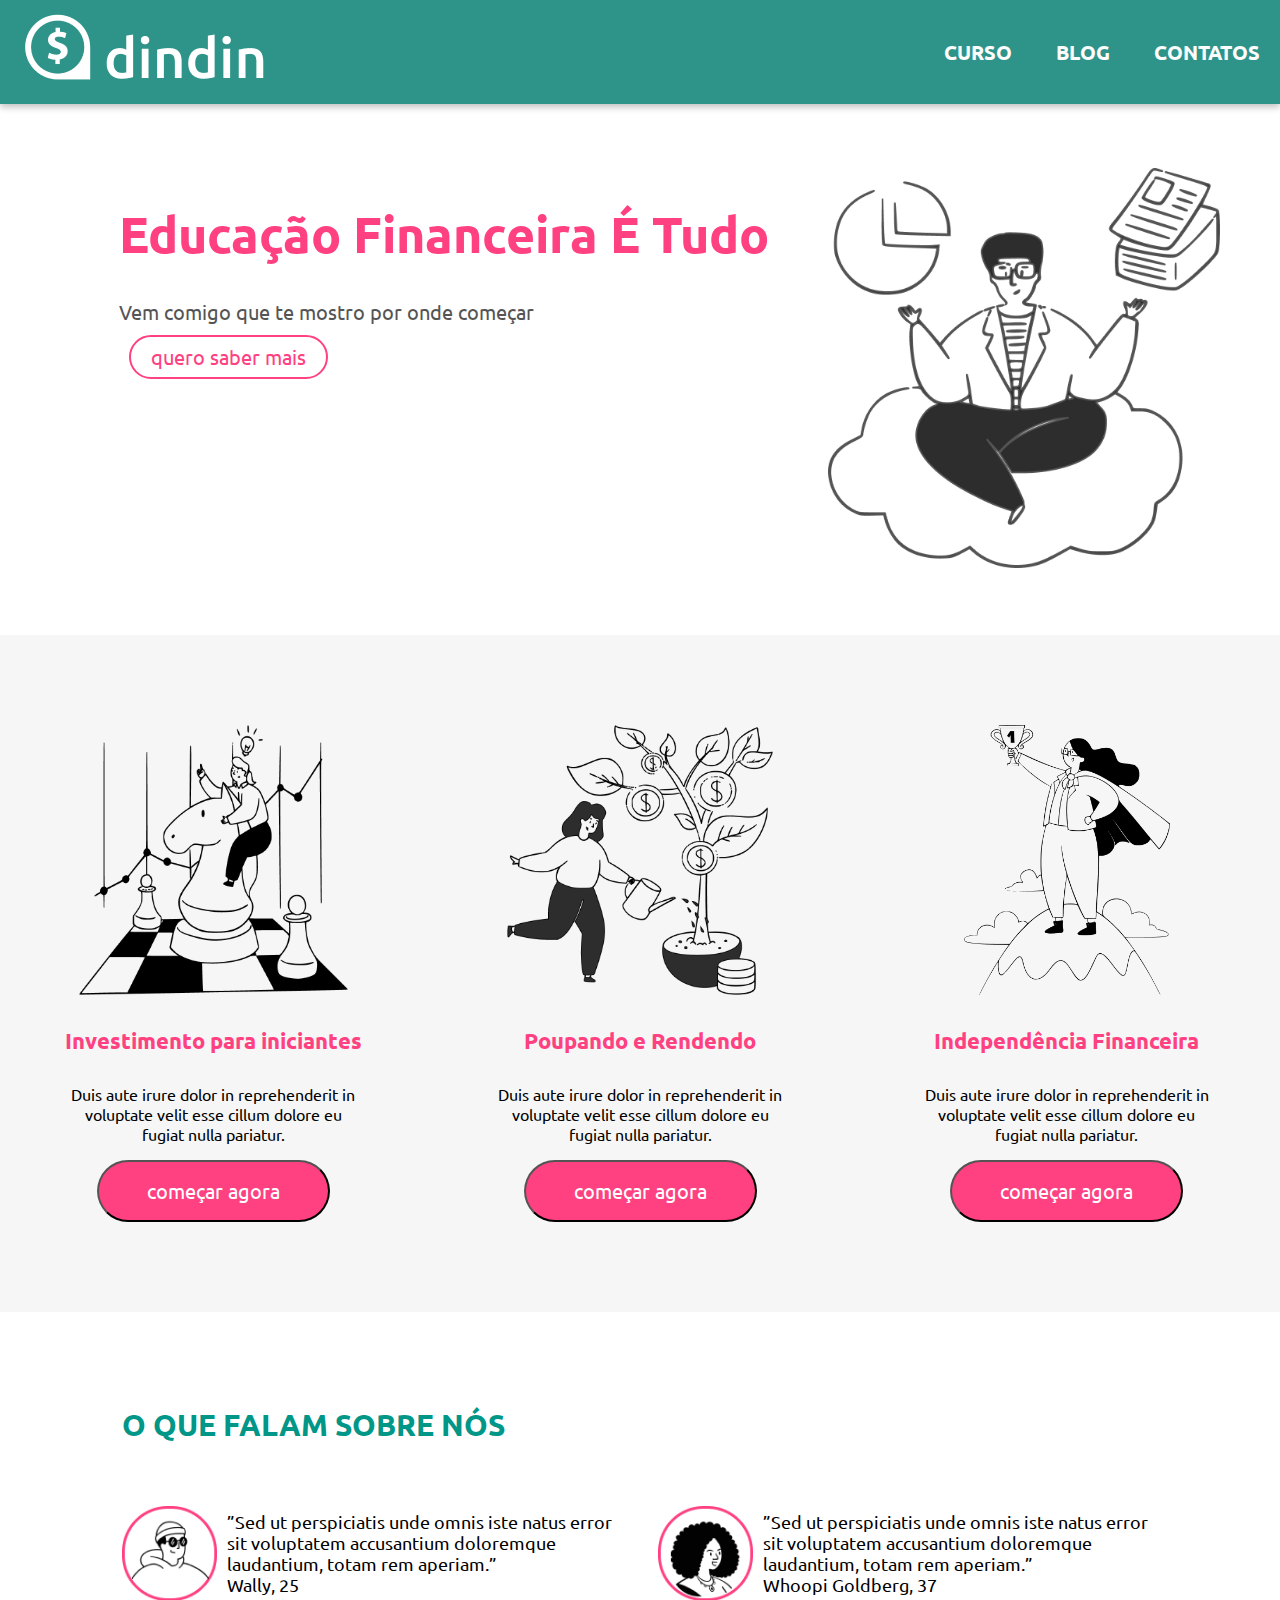
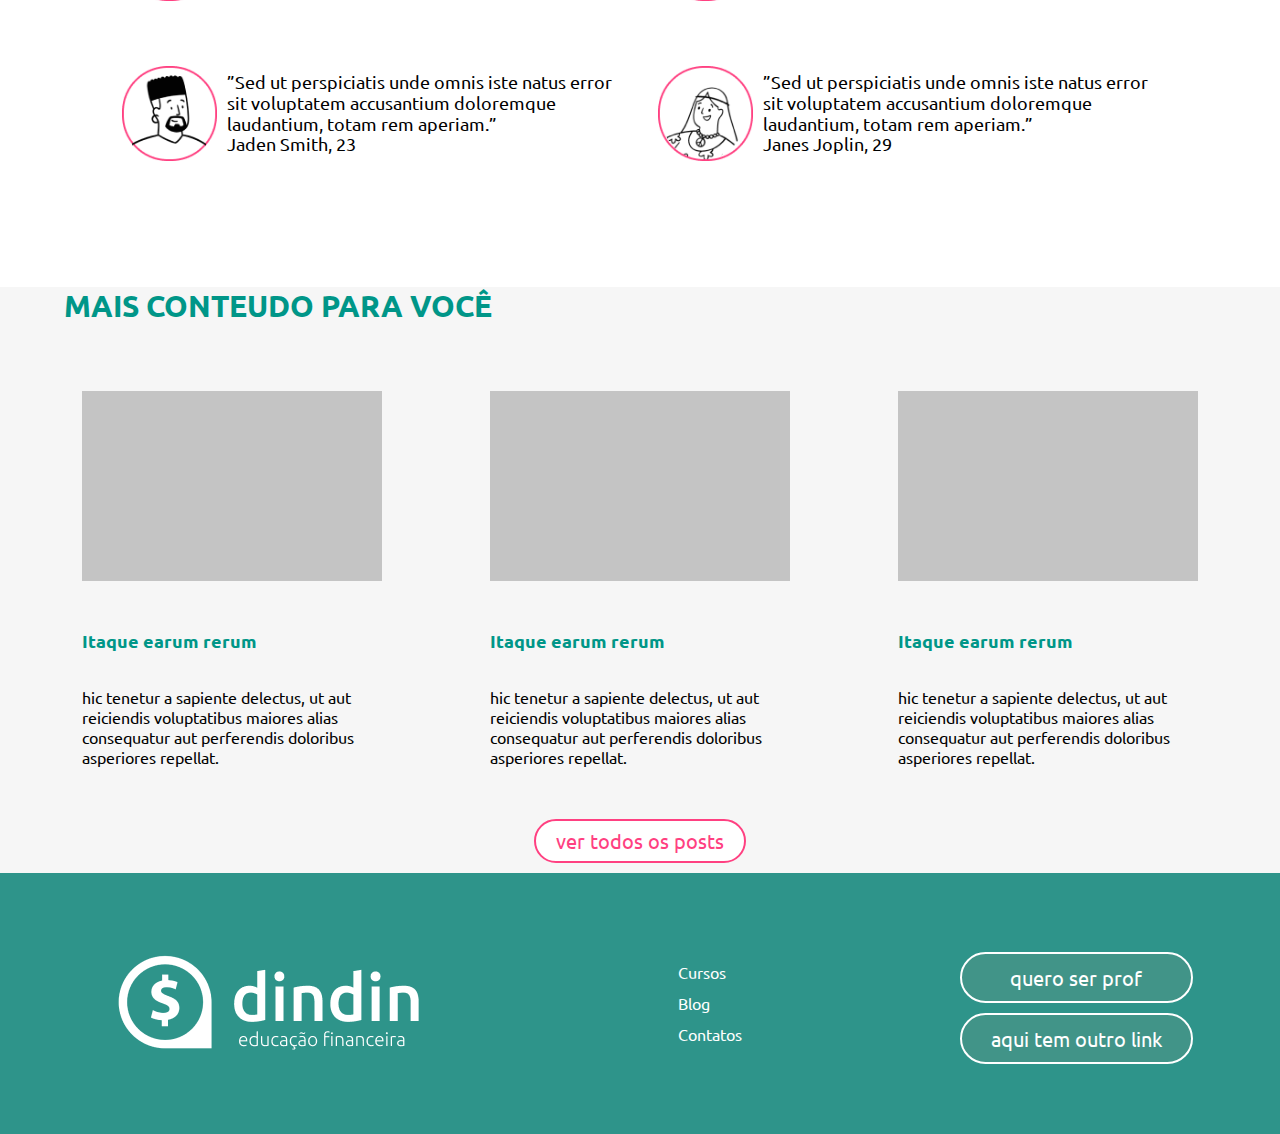
==== index.html @ 52ba5f42 "'index'" ====
<!DOCTYPE html>
<html lang="en">
<head>
    <meta charset="UTF-8">
    <meta http-equiv="X-UA-Compatible" content="IE=edge">
    <meta name="viewport" content="width=device-width, initial-scale=1.0">
    <title>Din-din</title>

    <link rel="stylesheet" href="style/inicio.css">

</head>
<body>
    <header class = "container-logo">
        <div>

            <img class="logo-header" src="dindin-imagens/logo-header.png" alt="Logo do site Din-din" />
        </div>
        <nav class="menu">

                    <a class="menu-item-link" href="cursos.html">CURSO</a>

                    <a class="menu-item-link" href="blog.html">BLOG</a>

                    <a class="menu-item-link" href="contato.html">CONTATOS</a>
                </li>            
            </ul>
        </nav>
    </header>

    <main>
        <div class="container-inicio">
            <div>
            <h1 class="titulo-inicio">Educação Financeira é tudo</h1>
            <p class="texto-inicio">Vem comigo que te mostro por onde começar</p>
            <button class="link-inicio" href="">quero saber mais</button>
            </div>
            <div>
            <img class="imagem-curso1" src="dindin-imagens/ilustra-banner.png">
            </div>
        </div>
        <section id="conheca-cursos">
            <div class="investimento">
                <img class="iniciante" src="dindin-imagens/ilustra-poupando.png" />
                <h4 class="titulo-cursos">Investimento para iniciantes</h4>
                <p>Duis aute irure dolor in reprehenderit in voluptate velit esse cillum dolore eu fugiat nulla pariatur.</p>
                <button class="link-cursos" href="">começar agora</button>
            </div>
   
            <div class="investimento">
                <img class="iniciante" src="dindin-imagens/ilustra-investimento.png" />
                <h4 class="titulo-cursos">Poupando e Rendendo</h4>
                <p>Duis aute irure dolor in reprehenderit in voluptate velit esse cillum dolore eu fugiat nulla pariatur.</p>
                <button class="link-cursos" href="">começar agora</button>

            </div>
            <div class="investimento">
                <img class="iniciante" src="dindin-imagens/ilustra-independencia.png" />
                <h4 class="titulo-cursos">Independência Financeira</h4>
                <p>Duis aute irure dolor in reprehenderit in voluptate velit esse cillum dolore eu fugiat nulla pariatur.</p>
                <button class="link-cursos" href="">começar agora</button>

            </div>
        </section>

        <section id="depoimentos">

            <h3 class="titulo">O QUE FALAM SOBRE NÓS</h3>
            <div class="review">
                <div class="bloco1">
                <img class="imagem-review" src="dindin-imagens/icon-wally.png" />
                <p>”Sed ut perspiciatis unde omnis iste natus error sit voluptatem accusantium doloremque laudantium, totam rem aperiam.”
                <br />Wally, 25</p>
                </div>
            <div class="bloco1">
                <img class="imagem-review" src="dindin-imagens/icon-whoopi.png" />
                <p>”Sed ut perspiciatis unde omnis iste natus error sit voluptatem accusantium doloremque laudantium, totam rem aperiam.”
                <br />Whoopi Goldberg, 37</p>
            </div>
            <div class="bloco1">
                <img class="imagem-review" src="dindin-imagens/icon-jaden.png" />
                <p>”Sed ut perspiciatis unde omnis iste natus error sit voluptatem accusantium doloremque laudantium, totam rem aperiam.”
                <br />Jaden Smith, 23</p>
            </div>
            <div class="bloco1">
                <img class="imagem-review" src="dindin-imagens/icon-jane.png" />
                <p>”Sed ut perspiciatis unde omnis iste natus error sit voluptatem accusantium doloremque laudantium, totam rem aperiam.”
                <br />Janes Joplin, 29</p>
            </div>
        </div>
    </section>
        <nav id="container-conteudo">
            
        <div class="conteudo">

            <h3 class="titulo">MAIS CONTEUDO PARA VOCÊ</h3>
            <div class="navegacao">
            <div class="nav">
                <a href="post.html">
                <div class="conteudo-2"></div><br />
                </a>
                <h3 class="subtitulo-2">Itaque earum rerum</h3><br />
                <p>hic tenetur a sapiente delectus, ut aut reiciendis voluptatibus maiores alias consequatur aut perferendis doloribus asperiores repellat.</p>
            </div>
            <div class="nav">
                <a href="post.html">
                <div class="conteudo-2"></div><br />
                </a>
                <h3 class="subtitulo-2">Itaque earum rerum</h3><br />
                <p>hic tenetur a sapiente delectus, ut aut reiciendis voluptatibus maiores alias consequatur aut perferendis doloribus asperiores repellat.</p>
            </div>
            <div class="nav">
                <a href="post.html">
                <div class="conteudo-2"></div><br />
                </a>
                <h3 class="subtitulo-2">Itaque earum rerum</h3><br />
                <p>hic tenetur a sapiente delectus, ut aut reiciendis voluptatibus maiores alias consequatur aut perferendis doloribus asperiores repellat.</p>
            </div>
            </div>
        </div>
        <div class="link">
            <button class="link-conteudo" href="blog.html">ver todos os posts</button>
        </div>
    </nav>
    </main>
    <footer>
        <div class="container-rodape">

            <img class="logo-footer" src="dindin-imagens/logo-footer.png" alt="Logo do site Din-din" />
        <div class="menu-rodape">
                    <a class="item-link-rodape" href="cursos.html">Cursos</a>
                    <br /><a class="item-link-rodape" href="blog.html">Blog</a>
                    <br /><a class="item-link-rodape" href="contato.html">Contatos</a>
        </div>    
            <div class="menu-rodape2">
                <button class="link-menu-rodape2" href="">quero ser prof</button>
                <button class="link-menu-rodape2" href="">aqui tem outro link</button>
            </div>
        </div> 

    </footer>
---- style/inicio.css ----
@import url('https://fonts.googleapis.com/css2?family=Montserrat:wght@400;700&family=Roboto:wght@300&family=Ubuntu:wght@500&display=swap');
@import url('https://fonts.googleapis.com/css2?family=Montserrat:wght@400;700&family=Nunito:wght@300&family=Roboto:wght@300&family=Ubuntu:wght@400;700&display=swap');

body {
  margin: 0;
  padding: 0;
}

* {
  font-family: "Ubuntu", sans-serif;
}

.logo-header {
  margin: 5% 10%;
}

.container-logo {
  display: flex;
  align-items: center;
  flex-wrap: wrap;
  justify-content: space-between;
  background: #2E948A;
  box-shadow: 0px 3px 7px rgba(0, 0, 0, 0.25);  

   }
  .menu-item-link {
    display: inline;
    color: #FDFDFD;
    font-weight: bold;
    font-size: 20px;
    text-decoration: none;
    margin: 10px 20px;
  }
  .menu {
    margin: 0;
    padding: 0;
    
  }

  footer {
    background-color:#2E948A;
    padding: 1% 2%
  }
  
  .container-rodape {
        display: flex;
        flex-wrap: wrap;
        justify-content: space-between;
        align-items: center;
        align-content: center;
        text-align: center;
        margin: 3% 5%;
    }
    .logo-footer {
      border-radius: 0px;
      margin: 30px;
  
    }
    .menu-rodape {
      margin: 0;
      padding: 0;
      text-align: left;
  
      }
      .item-link-rodape {
      display: inline;
      color: #FFFFFF;
      text-decoration: none;
      padding: 10px 20px;
      line-height: 31px;
  
      }
      .menu-rodape2 {
        margin: 0;
        padding: 0;      }
  
        .link-menu-rodape2 {
          display: block;
          background: #419488;
          border-radius: 62px;
          font-size: 20px;
          line-height: 23px;
          border: 2px solid #FFFFFF;
          box-sizing: border-box;
          padding: 10px;
          color: #FFFFFF;
          margin-top: 10px;
          width: 233px;
          height: 51px;
        }
  .container-inicio {
    display: flex;
    margin: 5%;
    justify-content: center;

  }

  .titulo-inicio {
    font-weight: bold;
    font-size: 50px;
    text-transform: capitalize;
    color: #FF4081;
  }

  .texto-inicio {
    margin: 0;
    padding: 0;
    text-align: left;
    color: #555555;
    font-size: 20px;
  }

  .link-inicio {
    border-style: none;
    background-color: #FFFFFF;
    color: #FF4081;
    font-size: 20px;
    cursor: pointer;
    margin: 10px;
    border: 2px solid #FF4081;
    box-sizing: border-box;
    border-radius: 62px;
    padding: 7px 20px;
  }

  .imagem-curso1 {
    height: 400px;
    margin: 0 15%;

  }
  #conheca-cursos {
    background-color: #F6F6F6;
    display: flex;
    justify-content: space-around;
    text-align: center;
    padding: 2% 0;
  }

  .investimento {
      width: 300px;
      margin: 5%;
  }
  .titulo-cursos {
    font-weight: bold;
    font-size: 22px;
    color: #FF4081;
    text-align: center;
  }

  .link-cursos {
    background: #FF4081;
    border-radius: 62px;
    color: #FFFFFF;
    width: 233px;
    height: 62px;
    font-size: 20px;
  }

  .iniciante {
    height: 270px;

  }
  #depoimentos {
    background-color: #FFFFFF;
    padding: 5% 5%;
    align-items: center;
  }
  .titulo{
    color: #009688;
    text-align: left;
    font-size: 30px;
    font-weight: bold;
    margin-left: 5%;
  }
  #depoimentos p {
    font-size: 18px;
    line-height: 20.9px;
    text-align: left;
}

  .review {
    display: flex;
    flex-wrap: wrap;
    justify-content: space-between;
    margin: 0 5%;
  }
  .bloco1 {
    display: flex;
    width: 500px;
    text-align: left;
    align-items: center;
    margin: 20px 0;
  }
  .imagem-review {
    width: 95px;
    margin-right: 10px;
}

  #container-conteudo {
    background-color: #F6F6F6;
    margin: 0;
  }

  .navegacao {
    display: flex;
    flex-wrap: wrap;
    margin: 0;  
    align-items: center;
    justify-content: space-evenly;

  }

  .nav {
    display: flex;
    flex-wrap: wrap;
    width: 300px;
    text-align: left;
    margin: 0;
    padding: 2%; 
}
.conteudo-2 {
  width:300px;
  height:190px;
  background-color: #C4C4C4;
  margin: 10px 0;
}
.subtitulo-2 {
  color: #009688;
  text-align: left;
  font-size: 18px;
  font-weight: bold;
}
.link-conteudo {
  border-style: none;
  background-color: #FFFFFF;
  color: #FF4081;
  font-size: 20px;
  cursor: pointer;
  margin: 10px;
  border: 2px solid #FF4081;
  box-sizing: border-box;
  border-radius: 62px;
  padding: 7px 20px;
}

.link {
  display: flex;
  justify-content: center;
}
  

      @media (max-width: 1000px) {

          .menu-item-link {
            font-size: 30px;
        }
    
        .menu-item-link2 {
            font-size: 25px;
        }
         
        .button {
            font-size: 22px;
            height: 50px;
            width: 300px;
        }
        }
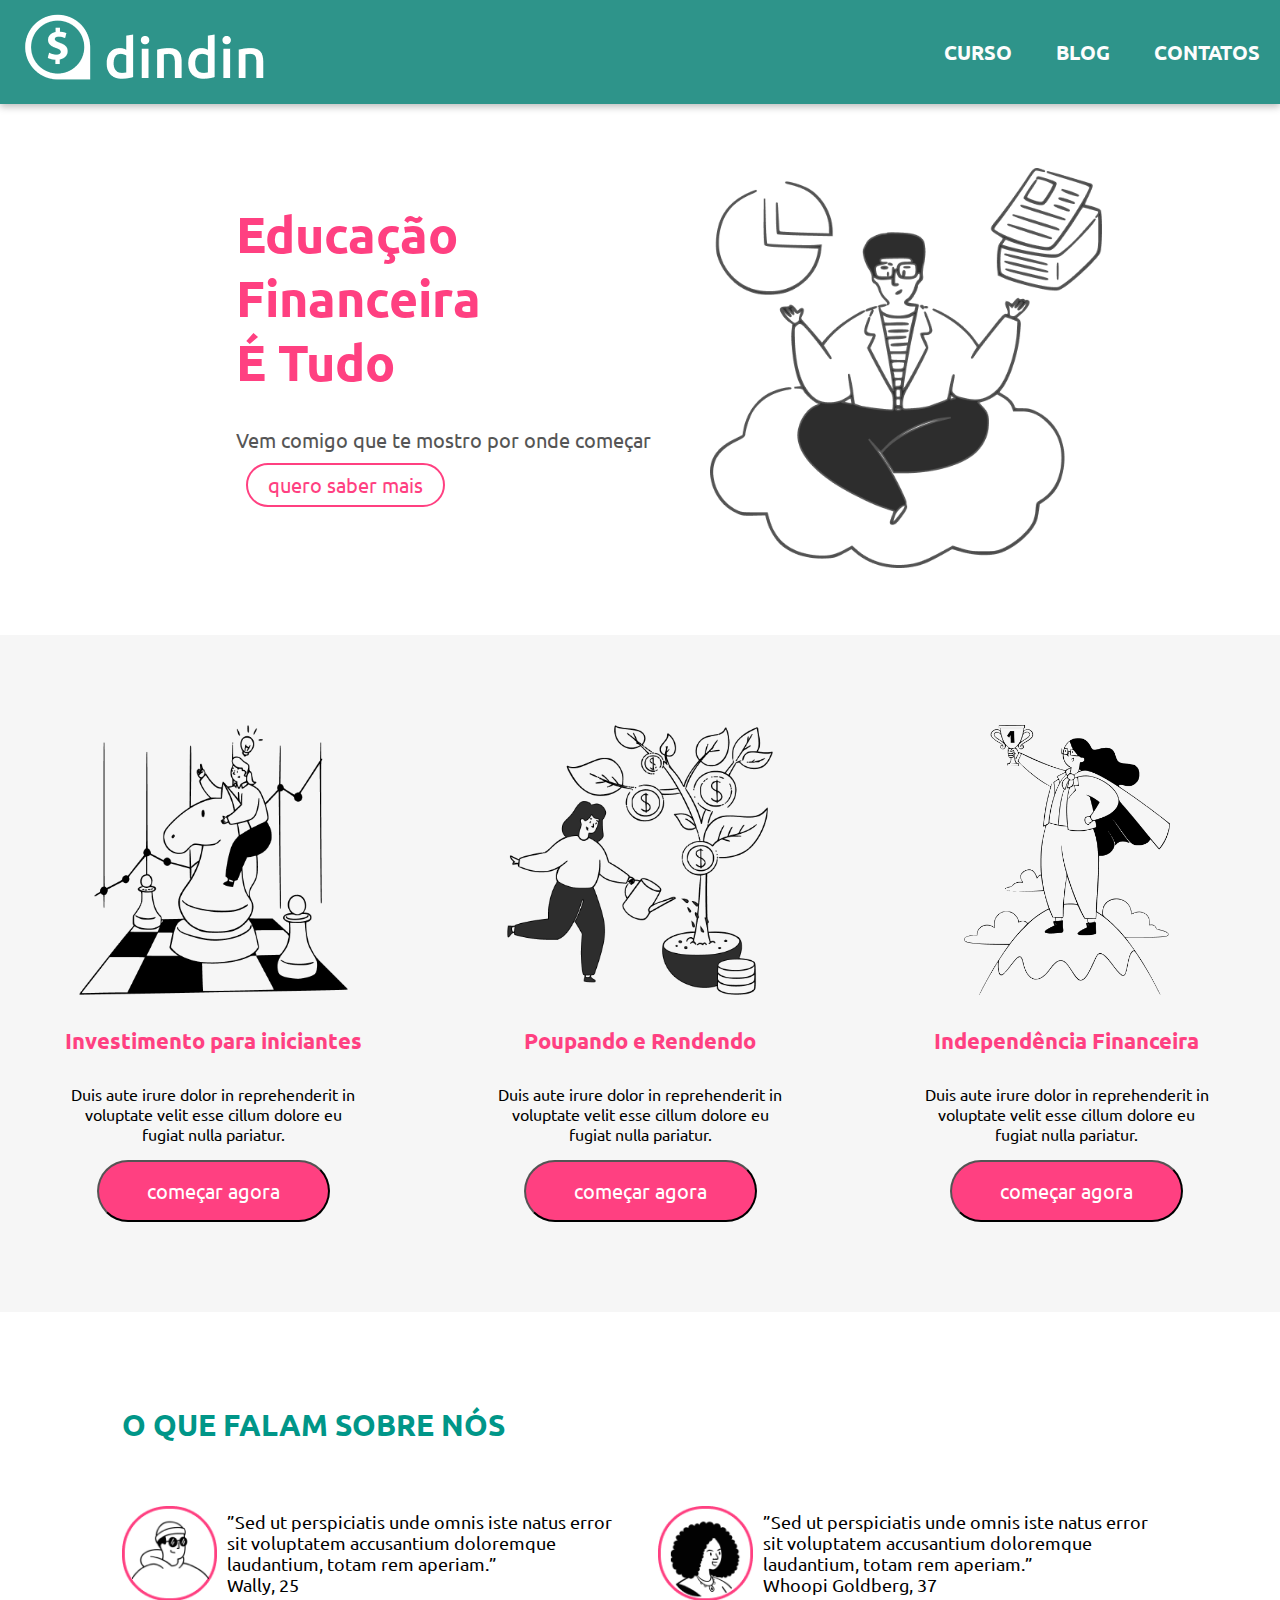
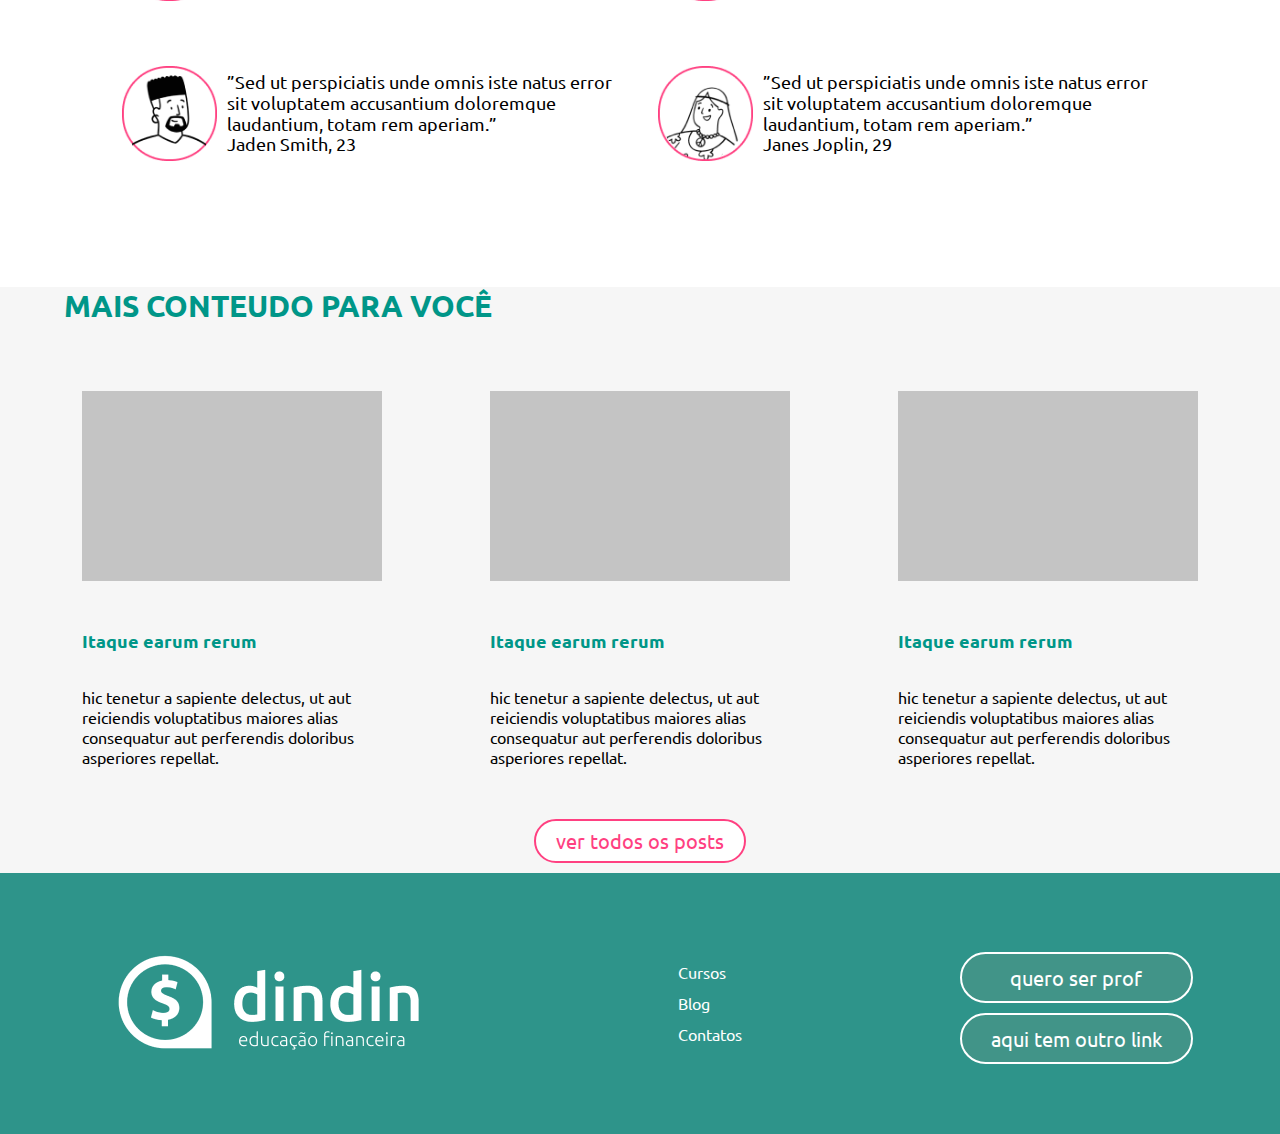
==== commit e69b908a: "Update index.html" ====
--- a/index.html
+++ b/index.html
@@ -6,7 +6,7 @@
     <meta name="viewport" content="width=device-width, initial-scale=1.0">
     <title>Din-din</title>
 
-    <link rel="stylesheet" href="style/inicio.css">
+    <link rel="stylesheet" href="style/index.css">
 
 </head>
 <body>
@@ -30,9 +30,9 @@
     <main>
         <div class="container-inicio">
             <div>
-            <h1 class="titulo-inicio">Educação Financeira é tudo</h1>
+            <h1 class="titulo-inicio">Educação <br> Financeira <br> é tudo</h1>
             <p class="texto-inicio">Vem comigo que te mostro por onde começar</p>
-            <button class="link-inicio" href="">quero saber mais</button>
+            <a href="cursos.html"><button class="link-inicio" href="cursos.html">quero saber mais</button></a>
             </div>
             <div>
             <img class="imagem-curso1" src="dindin-imagens/ilustra-banner.png">
@@ -43,21 +43,21 @@
                 <img class="iniciante" src="dindin-imagens/ilustra-poupando.png" />
                 <h4 class="titulo-cursos">Investimento para iniciantes</h4>
                 <p>Duis aute irure dolor in reprehenderit in voluptate velit esse cillum dolore eu fugiat nulla pariatur.</p>
-                <button class="link-cursos" href="">começar agora</button>
+                <a href="investimentos.html"><button class="link-cursos" href="investimentos.html">começar agora</button></a>
             </div>
    
             <div class="investimento">
                 <img class="iniciante" src="dindin-imagens/ilustra-investimento.png" />
                 <h4 class="titulo-cursos">Poupando e Rendendo</h4>
                 <p>Duis aute irure dolor in reprehenderit in voluptate velit esse cillum dolore eu fugiat nulla pariatur.</p>
-                <button class="link-cursos" href="">começar agora</button>
+                <a href="investimentos.html"><button class="link-cursos" href="investimentos.html">começar agora</button></a>
 
             </div>
             <div class="investimento">
                 <img class="iniciante" src="dindin-imagens/ilustra-independencia.png" />
                 <h4 class="titulo-cursos">Independência Financeira</h4>
                 <p>Duis aute irure dolor in reprehenderit in voluptate velit esse cillum dolore eu fugiat nulla pariatur.</p>
-                <button class="link-cursos" href="">começar agora</button>
+                <a href="investimentos.html"><button class="link-cursos" href="investimentos.html">começar agora</button></a>
 
             </div>
         </section>
@@ -118,7 +118,7 @@
             </div>
         </div>
         <div class="link">
-            <button class="link-conteudo" href="blog.html">ver todos os posts</button>
+            <a href="post.html"><button class="link-conteudo" href="blog.html">ver todos os posts</button></a>
         </div>
     </nav>
     </main>
@@ -138,3 +138,5 @@
         </div> 
 
     </footer>
+</body>
+</html>
--- a/style/index.css
+++ b/style/index.css
@@ -0,0 +1,268 @@
+
+@import url('https://fonts.googleapis.com/css2?family=Montserrat:wght@400;700&family=Roboto:wght@300&family=Ubuntu:wght@500&display=swap');
+@import url('https://fonts.googleapis.com/css2?family=Montserrat:wght@400;700&family=Nunito:wght@300&family=Roboto:wght@300&family=Ubuntu:wght@400;700&display=swap');
+
+body {
+  margin: 0;
+  padding: 0;
+}
+
+* {
+  font-family: "Ubuntu", sans-serif;
+}
+
+.logo-header {
+  margin: 5% 10%;
+}
+
+.container-logo {
+  display: flex;
+  align-items: center;
+  flex-wrap: wrap;
+  justify-content: space-between;
+  background: #2E948A;
+  box-shadow: 0px 3px 7px rgba(0, 0, 0, 0.25);  
+
+   }
+  .menu-item-link {
+    display: inline;
+    color: #FDFDFD;
+    font-weight: bold;
+    font-size: 20px;
+    text-decoration: none;
+    margin: 10px 20px;
+  }
+  .menu {
+    margin: 0;
+    padding: 0;
+    
+  }
+
+  footer {
+    background-color:#2E948A;
+    padding: 1% 2%
+  }
+  
+  .container-rodape {
+        display: flex;
+        flex-wrap: wrap;
+        justify-content: space-between;
+        align-items: center;
+        align-content: center;
+        text-align: center;
+        margin: 3% 5%;
+    }
+    .logo-footer {
+      border-radius: 0px;
+      margin: 30px;
+  
+    }
+    .menu-rodape {
+      margin: 0;
+      padding: 0;
+      text-align: left;
+  
+      }
+      .item-link-rodape {
+      display: inline;
+      color: #FFFFFF;
+      text-decoration: none;
+      padding: 10px 20px;
+      line-height: 31px;
+  
+      }
+      .menu-rodape2 {
+        margin: 0;
+        padding: 0;      }
+  
+        .link-menu-rodape2 {
+          display: block;
+          background: #419488;
+          border-radius: 62px;
+          font-size: 20px;
+          line-height: 23px;
+          border: 2px solid #FFFFFF;
+          box-sizing: border-box;
+          padding: 10px;
+          color: #FFFFFF;
+          margin-top: 10px;
+          width: 233px;
+          height: 51px;
+        }
+  .container-inicio {
+    display: flex;
+    margin: 5%;
+    justify-content: center;
+
+  }
+
+  .titulo-inicio {
+    font-weight: bold;
+    font-size: 50px;
+    text-transform: capitalize;
+    color: #FF4081;
+  }
+
+  .texto-inicio {
+    margin: 0;
+    padding: 0;
+    text-align: left;
+    color: #555555;
+    font-size: 20px;
+  }
+
+  .link-inicio {
+    border-style: none;
+    background-color: #FFFFFF;
+    color: #FF4081;
+    font-size: 20px;
+    cursor: pointer;
+    margin: 10px;
+    border: 2px solid #FF4081;
+    box-sizing: border-box;
+    border-radius: 62px;
+    padding: 7px 20px;
+  }
+
+  .imagem-curso1 {
+    height: 400px;
+    margin: 0 15%;
+
+  }
+  #conheca-cursos {
+    background-color: #F6F6F6;
+    display: flex;
+    justify-content: space-around;
+    text-align: center;
+    padding: 2% 0;
+  }
+
+  .investimento {
+      width: 300px;
+      margin: 5%;
+  }
+  .titulo-cursos {
+    font-weight: bold;
+    font-size: 22px;
+    color: #FF4081;
+    text-align: center;
+  }
+
+  .link-cursos {
+    background: #FF4081;
+    border-radius: 62px;
+    color: #FFFFFF;
+    width: 233px;
+    height: 62px;
+    font-size: 20px;
+  }
+
+  .iniciante {
+    height: 270px;
+
+  }
+  #depoimentos {
+    background-color: #FFFFFF;
+    padding: 5% 5%;
+    align-items: center;
+  }
+  .titulo{
+    color: #009688;
+    text-align: left;
+    font-size: 30px;
+    font-weight: bold;
+    margin-left: 5%;
+  }
+  #depoimentos p {
+    font-size: 18px;
+    line-height: 20.9px;
+    text-align: left;
+}
+
+  .review {
+    display: flex;
+    flex-wrap: wrap;
+    justify-content: space-between;
+    margin: 0 5%;
+  }
+  .bloco1 {
+    display: flex;
+    width: 500px;
+    text-align: left;
+    align-items: center;
+    margin: 20px 0;
+  }
+  .imagem-review {
+    width: 95px;
+    margin-right: 10px;
+}
+
+  #container-conteudo {
+    background-color: #F6F6F6;
+    margin: 0;
+  }
+
+  .navegacao {
+    display: flex;
+    flex-wrap: wrap;
+    margin: 0;  
+    align-items: center;
+    justify-content: space-evenly;
+
+  }
+
+  .nav {
+    display: flex;
+    flex-wrap: wrap;
+    width: 300px;
+    text-align: left;
+    margin: 0;
+    padding: 2%; 
+}
+.conteudo-2 {
+  width:300px;
+  height:190px;
+  background-color: #C4C4C4;
+  margin: 10px 0;
+}
+.subtitulo-2 {
+  color: #009688;
+  text-align: left;
+  font-size: 18px;
+  font-weight: bold;
+}
+.link-conteudo {
+  border-style: none;
+  background-color: #FFFFFF;
+  color: #FF4081;
+  font-size: 20px;
+  cursor: pointer;
+  margin: 10px;
+  border: 2px solid #FF4081;
+  box-sizing: border-box;
+  border-radius: 62px;
+  padding: 7px 20px;
+}
+
+.link {
+  display: flex;
+  justify-content: center;
+}
+  
+
+      @media (max-width: 1000px) {
+
+          .menu-item-link {
+            font-size: 30px;
+        }
+    
+        .menu-item-link2 {
+            font-size: 25px;
+        }
+         
+        .button {
+            font-size: 22px;
+            height: 50px;
+            width: 300px;
+        }
+        }